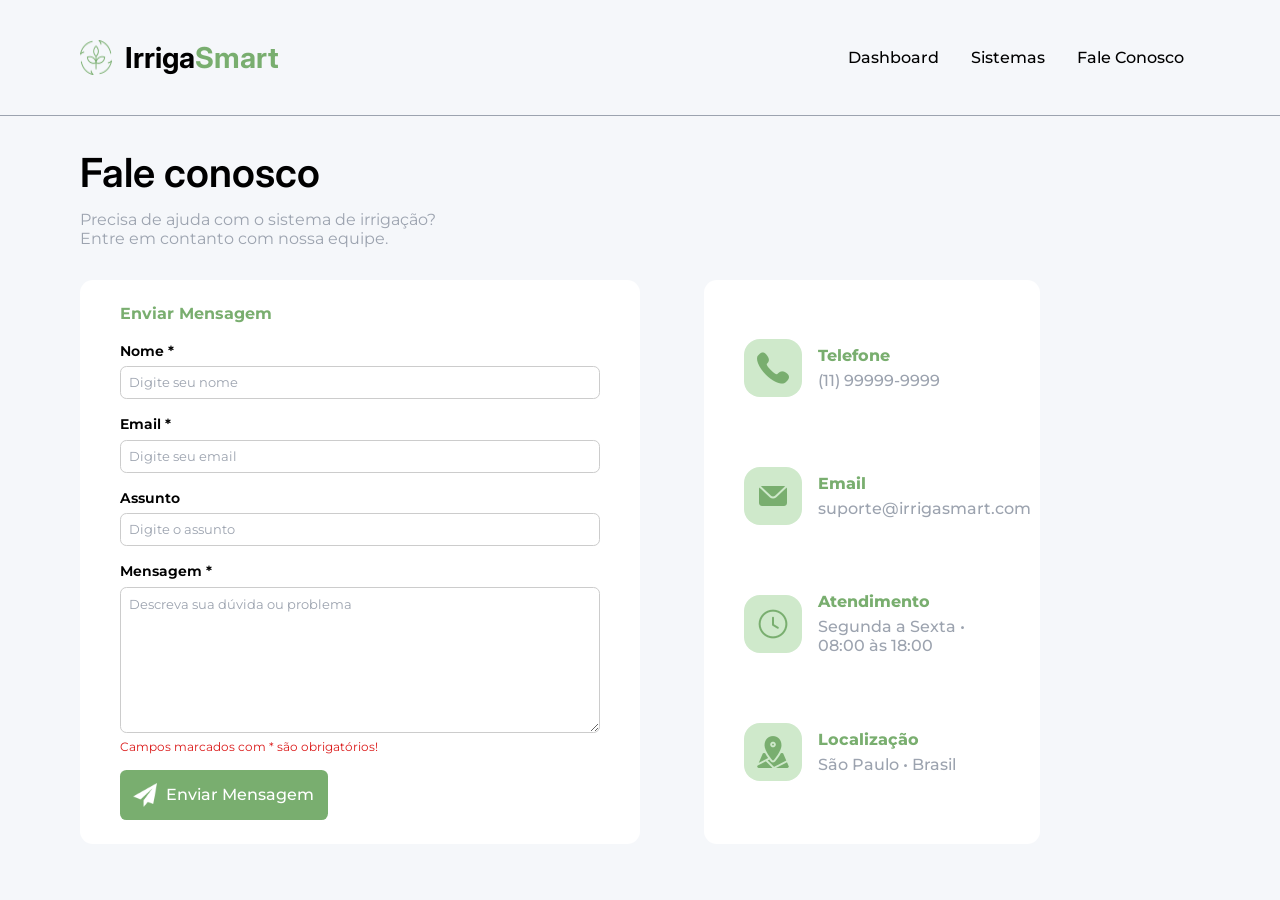
==== fale-conosco.html @ c10973bc "separando as pages no html" ====
<!DOCTYPE html>
<html lang="en">
<head>
    <meta charset="UTF-8">
    <meta name="viewport" content="width=device-width, initial-scale=1.0">
    <title>Fale Conosco</title>
    <link rel="stylesheet" href="./styles/style.css">
    <link rel="preconnect" href="https://fonts.googleapis.com">
    <link rel="preconnect" href="https://fonts.gstatic.com" crossorigin>
    <link href="https://fonts.googleapis.com/css2?family=Inter:ital,opsz,wght@0,14..32,100..900;1,14..32,100..900&family=Montserrat:ital,wght@0,100..900;1,100..900&display=swap" rel="stylesheet">
</head>
<body>
    <div class="container">
        <nav class="sidebar">
      <div class="sidebar__titulo">
        <img src="./asserts/dashboard/plantar.png" alt="Icone do titulo">
        <h1>Irriga<span class="destaque">Smart</span></h1>
      </div>

      <div class="sidebar__nav">
        <a href="index.html">Dashboard</a>
        <a href="sistemas.html">Sistemas</a>
        <a href="fale-conosco.html">Fale Conosco</a>
      </div>
    </nav>

    <section id="fale-conosco" class="aba">
          <div class="fale-conosco__enunciado">
            <h1>Fale conosco</h1>
            <p>
              Precisa de ajuda com o sistema de irrigação?<br>
              Entre em contanto com nossa equipe.
            </p>
          </div>
        
        <div class="fale-conosco__grid">
          <div class="fale-conosco__grid__fbox">
            <h2 class="fale-conosco__grid__fbox-subtitulo">Enviar Mensagem</h2>
            <form class="fale-conosco__grid__formulario">
              <label for="nome">Nome *</label>
              <input type="text" id="nome" placeholder="Digite seu nome" required>

              <label for="email">Email *</label>
              <input type="email" id="email" placeholder="Digite seu email" required>

              <label for="assunto">Assunto</label>
              <input type="text" id="assunto" placeholder="Digite o assunto">

              <label for="mensagem">Mensagem *</label>
              <textarea id="mensagem" 
              placeholder="Descreva sua dúvida ou problema" minlength="20" required></textarea>

              <p class="fale-conosco__grid__fbox-aviso">
                Campos marcados com * são obrigatórios!
              </p>
              
              <button type="submit" class="fale-conosco__grid__fbox-button">
                <img src="./asserts/fale-conosco/enviar.png" alt="Icone de enviar">
                Enviar Mensagem
              </button>

            </form>
          </div>

          <div class="fale-conosco__grid__sbox">
            <ul>
              <li class="grid__sbox__conteudo">
                <img src="./asserts/fale-conosco/telefone.png" alt="icone de telefone">
                <div>
                  <h4 class="grid__sbox__conteudo-subtitulo">Telefone</h4>
                  <p class="grid__sbox__conteudo-texto">(11) 99999-9999</p>
                </div>
              </li>
              <li class="grid__sbox__conteudo">
                <img src="./asserts/fale-conosco/e-mail.png" alt="icone de email">
                <div>
                  <h4 class="grid__sbox__conteudo-subtitulo"> Email</h4>
                  <p class="grid__sbox__conteudo-texto">suporte@irrigasmart.com</p>
                </div>
              </li>
              <li class="grid__sbox__conteudo">
                <img src="./asserts/fale-conosco/relogio.png" alt="icone de relógio">
                <div>
                  <h4 class="grid__sbox__conteudo-subtitulo">Atendimento</h4>
                  <p class="grid__sbox__conteudo-texto">Segunda a Sexta • 08:00 às 18:00</p>
                </div>
              </li>
              <li class="grid__sbox__conteudo">
                <img src="./asserts/fale-conosco/mapa.png" alt="icone de localização">
                <div>
                  <h4 class="grid__sbox__conteudo-subtitulo">Localização</h4>
                  <p class="grid__sbox__conteudo-texto">São Paulo • Brasil</p>
                </div>
              </li>
            </ul>
          </div>
        </div>
        </section>
    </div>
</body>
</html>
---- styles/style.css ----
:root {
  --cor-background: #F5F7FA;
  --cor-cards: #FFFFFF;
  --cor-texto-principal: #000000;
  --cor-texto-secundaria: #9CA3AF;
  --cor-principal: #79AE6F;
  --cor-secundaria: #CFE9CB;
  --cor-azul-principal: #81A6C6;
  --cor-quartenaria: #CFE6EE;
  --cor-icone-relogio: #FF85BB;
  --cor-fundo-relogio: #FFE4F0;
  --cor-aviso: #DB1A1A;

  --fonte-primaria: "Inter", sans-serif, arial;
  --fonte-secundaria: "Montserrat", sans-serif, arial;
}

/* reset e configurações iniciais e da sidebar*/

* {
  margin: 0;
  padding: 0;
}

body {
  background-color: var(--cor-background);
  font-family: var(--fonte-primaria);
}

/* inicio do cs do dashboard */
.sidebar {
  display: flex;
  justify-content: space-between;
  align-items: center;
  padding: 2rem 5rem;
  border-bottom: 1px solid var(--cor-texto-secundaria)
}

.sidebar__titulo {
  display: flex;
}

.sidebar__titulo h1 {
  padding-left: 0.8rem;
  font-size: 1.8rem;
}

.destaque {
  color: var(--cor-principal)
}

.sidebar__nav {
  display: flex;
}

.sidebar__nav a:hover {
  color: var(--cor-principal);
  padding: 0.6rem 0.6rem;
  background-color: var(--cor-secundaria);
  border-radius: 0 1rem 0 1rem;
}

.sidebar a {
  color: var(--cor-texto-principal);
  margin: 0.4rem 0.4rem;
  padding: 0.6rem 0.6rem;
  cursor: pointer;
  font-family: var(--fonte-secundaria);
  font-weight: 500;
  text-decoration: none;
}

/* inicio da estilização do dashboard */

.dashboard__banner {
  height: 22rem;

  background:
    linear-gradient(
      to right,
      rgba(255, 255, 255, 0.95) 0%,
      rgba(255, 255, 255, 0.85) 30%,
      rgba(255, 255, 255, 0.4) 55%,
      rgba(255, 255, 255, 0) 75%
    ),
    url('../asserts/dashboard/banner.png');
  background-size: cover;
  background-position: center;

  display: grid;
  grid-template-columns: 1fr; 
  align-items: center; 
}

.dashboard__banner__conteudo {
  max-width: 500px;
  margin-left: 4rem;
}

.dashboard__banner__conteudo-subtitulo {
  font-size: 2rem;
}

.dashboard__banner__conteudo-texto {
  font-size: 1rem;
  font-weight: 400;
  color: var(--cor-texto-secundaria);
  margin-top: 0.6rem;
}

.dashboard__painel-subtitulo {
  margin: 1.5rem 4rem;
}

.dashboard__painel__list {
  display: grid;
  gap: 3rem;
  margin: 0 3rem;
  grid-template-columns: 1fr 1fr 1fr;
  list-style: none;
}

.dashboard__painel__list li{
  background-color: var(--cor-cards);
  border-radius: 1rem;
}

.painel__conteudo {
  display: flex;
  padding: 1.5rem;
  align-items: center;
}

.painel__conteudo-icone {
  height: 3rem;
  padding: 0.8rem;
  border-radius: 1rem;
}

.arquitetura {
  background-color: var(--cor-secundaria);
}
.relogio {
  background-color: var(--cor-fundo-relogio);
}
.agua {
  background-color: var(--cor-quartenaria);
}

.painel__conteudo-box {
  padding-left: 0.8rem;
}

.painel__conteudo-texto {
  font-weight: 500;
  font-size: 1.8rem;
  margin-top: 0.08rem;
}

.texto-arquitetura {
  color: var(--cor-principal);
}
.texto-relogio {
  color: var(--cor-icone-relogio);
}
.texto-agua {
  color: var(--cor-azul-principal);
}

.dashboard__tabela {
  background-color: var(--cor-cards);
  border-radius: 1rem;
  margin: 2rem 3rem 0 3rem;
  padding: 1rem 0;
}

.dashboard__tabela-subtitulo {
  font-family: var(--fonte-secundaria);
  font-size: 1.2rem;
  font-weight: 700;
  margin: 1rem 2.5rem;
}

.dashboard__tabela table {
  width: 100%;
  table-layout: fixed;
  padding: 0 2rem;
}

.dashboard__tabela th {
  color: var(--cor-texto-secundaria);
}

.dashboard__tabela th, 
.dashboard__tabela td {
  padding: 12px;
  text-align: left;
  word-wrap: break-word;
}

.dashboard__tabela table tbody td {
  border-top: 1px solid #f0f0f0;
}
/* término do css do dashboard */

/* inicio do css do sistemas */
.sistemas__enunciado {
  margin: 2rem 4rem;
}

.sistemas__enunciado h1 {
  font-size: 2.5rem;
  font-weight: 600;
}

.sistemas__enunciado p {
  color: var(--cor-texto-secundaria);
  font-family: var(--fonte-secundaria);
  font-size: 1rem;
  font-weight: 400;
  padding-top: 0.8rem;
}

.sistemas__painel__list {
  display: grid;
  gap: 3rem;
  margin: 0 3rem;
  grid-template-columns: 1fr 1fr 1fr;
  list-style: none;
}

.sistemas__painel__list li {
  background-color: var(--cor-cards);
  border-radius: 1rem;
}

.sistemas__grid {
  display: grid;
  grid-template-columns: 1fr 1fr;
  gap: 2rem;
  margin: 2rem 3rem;
}

.sistemas__zonas {
  background-color: var(--cor-cards);
  border-radius: 1rem;
  padding: 1.5rem 2rem;
}

.sistemas__zonas-subtitulo {
  font-family: var(--fonte-secundaria);
  font-size: 1.2rem;
  font-weight: 700;
  color: var(--cor-principal);
  margin-bottom: 1rem;
}

.sistemas__zonas__list {
  list-style: none;
}

.zona__item {
  display: flex;
  justify-content: space-between;
  align-items: center;
  padding: 0.9rem 0;
  border-top: 1px solid #f0f0f0;
}

.zona__item:first-child {
  border-top: none;
  padding-top: 0;
}

.zona__item-nome {
  font-size: 0.95rem;
  font-weight: 600;
  font-family: var(--fonte-secundaria);
  color: var(--cor-texto-principal);
  margin-bottom: 0.2rem;
}

.zona__item-detalhe {
  font-size: 0.8rem;
  color: var(--cor-texto-secundaria);
  font-family: var(--fonte-secundaria);
}

.zona__item-badge {
  font-size: 0.75rem;
  font-family: var(--fonte-secundaria);
  font-weight: 600;
  padding: 0.25rem 0.8rem;
  border-radius: 2rem;
  white-space: nowrap;
}

.zona__item-badge--ativo {
  background-color: var(--cor-secundaria);
  color: var(--cor-principal);
}

.zona__item-badge--inativo {
  background-color: var(--cor-background);
  color: var(--cor-texto-secundaria);
}

.sistemas__horarios {
  background-color: var(--cor-cards);
  border-radius: 1rem;
  padding: 1.5rem 2rem;
}

.sistemas__horarios-subtitulo {
  font-family: var(--fonte-secundaria);
  font-size: 1.2rem;
  font-weight: 700;
  color: var(--cor-principal);
  margin-bottom: 1rem;
}

.sistemas__horarios__tabela {
  width: 100%;
  table-layout: fixed;
}

.sistemas__horarios__tabela th {
  color: var(--cor-texto-secundaria);
}

.sistemas__horarios__tabela th,
.sistemas__horarios__tabela td {
  padding: 12px 8px;
  text-align: left;
  word-wrap: break-word;
  font-family: var(--fonte-secundaria);
  font-size: 0.9rem;
}

.sistemas__horarios__tabela tbody td {
  border-top: 1px solid #f0f0f0;
}

/* término do css do sistemas */

/* inicio do css do fale-conosco */

.fale-conosco__grid {
  display: grid;
  grid-template-columns: 50% 30%;
  margin: 0 5rem;
  gap: 4rem;
}

.fale-conosco__enunciado {
  margin: 2rem 5rem;
}

.fale-conosco__enunciado h1 {
  font-size: 2.5rem;
  font-weight: 600;
}

.fale-conosco__enunciado p {
  color: var(--cor-texto-secundaria);
  font-family: var(--fonte-secundaria);
  font-size: 1rem;
  font-weight: 400;
  padding-top: 0.8rem;
}

.fale-conosco__grid__fbox,
.fale-conosco__grid__sbox {
  padding: 1.5rem 2.5rem;
  border-radius: 0.8rem;
  background-color: var(--cor-cards);
}

.fale-conosco__grid__fbox-subtitulo {
  color: var(--cor-principal);
  font-size: 1rem;
  font-weight: 700;
  padding-bottom: 1.2rem;
  font-family: var(--fonte-secundaria);
}

.fale-conosco__grid__formulario {
  display: flex;
  flex-direction: column;
}

.fale-conosco__grid__formulario label {
  font-family: var(--fonte-secundaria);
  font-size: 0.9rem;
  font-weight: 650;
  padding-bottom: 0.4rem;
}

.fale-conosco__grid__formulario input{
  padding: 0.5rem;
  border: 1px solid #CCCCCC;
  border-radius: 0.4rem;
  margin-bottom: 1rem;
}

.fale-conosco__grid__formulario input::placeholder {
  font-family: var(--fonte-secundaria);
  color: var(--cor-texto-secundaria);
}

.fale-conosco__grid__fbox textarea {
  height: 8rem;
  padding: 0.5rem;
  border: 1px solid #CCCCCC;
  border-radius: 0.4rem;
  margin-bottom: 0.4rem;
}

.fale-conosco__grid__fbox textarea::placeholder {
  font-family: var(--fonte-secundaria);
  color: var(--cor-texto-secundaria);
}

.fale-conosco__grid__fbox-aviso {
  color: var(--cor-aviso);
  font-family: var(--fonte-secundaria);
  font-size: 0.75rem;
  font-weight: 400;
  margin-bottom: 1rem;
}

.fale-conosco__grid__fbox-button {
  width: 13rem;
  background-color: var(--cor-principal);
  color: var(--cor-cards);
  border-radius: 0.4rem;
  border: none;

  font-family: var(--fonte-secundaria);
  font-size: 1rem;
  font-weight: 500;

  display: flex;
  align-items: center;
  padding: 0.8rem;
}

.fale-conosco__grid__fbox-button:hover {
  cursor: pointer;
}

.fale-conosco__grid__fbox-button img {
  padding-right: 0.6rem;
  height: 1.5rem;
}

.fale-conosco__grid__sbox ul {
  list-style: none;
}

.grid__sbox__conteudo {
  display: flex;
  height: 8rem;
  align-items: center;
}

.grid__sbox__conteudo img {
  background-color: var(--cor-secundaria);
  padding: 0.8rem;
  border-radius: 1rem;
  margin-right: 1rem;
}

.grid__sbox__conteudo-subtitulo {
  font-family: var(--fonte-secundaria);
  font-weight: 750;
  color: var(--cor-principal);
  margin-bottom: 0.4rem;
}

.grid__sbox__conteudo-texto {
  font-family: var(--fonte-secundaria);
  font-weight: 500;
  font-size: 1rem;
  color: var(--cor-texto-secundaria);
}
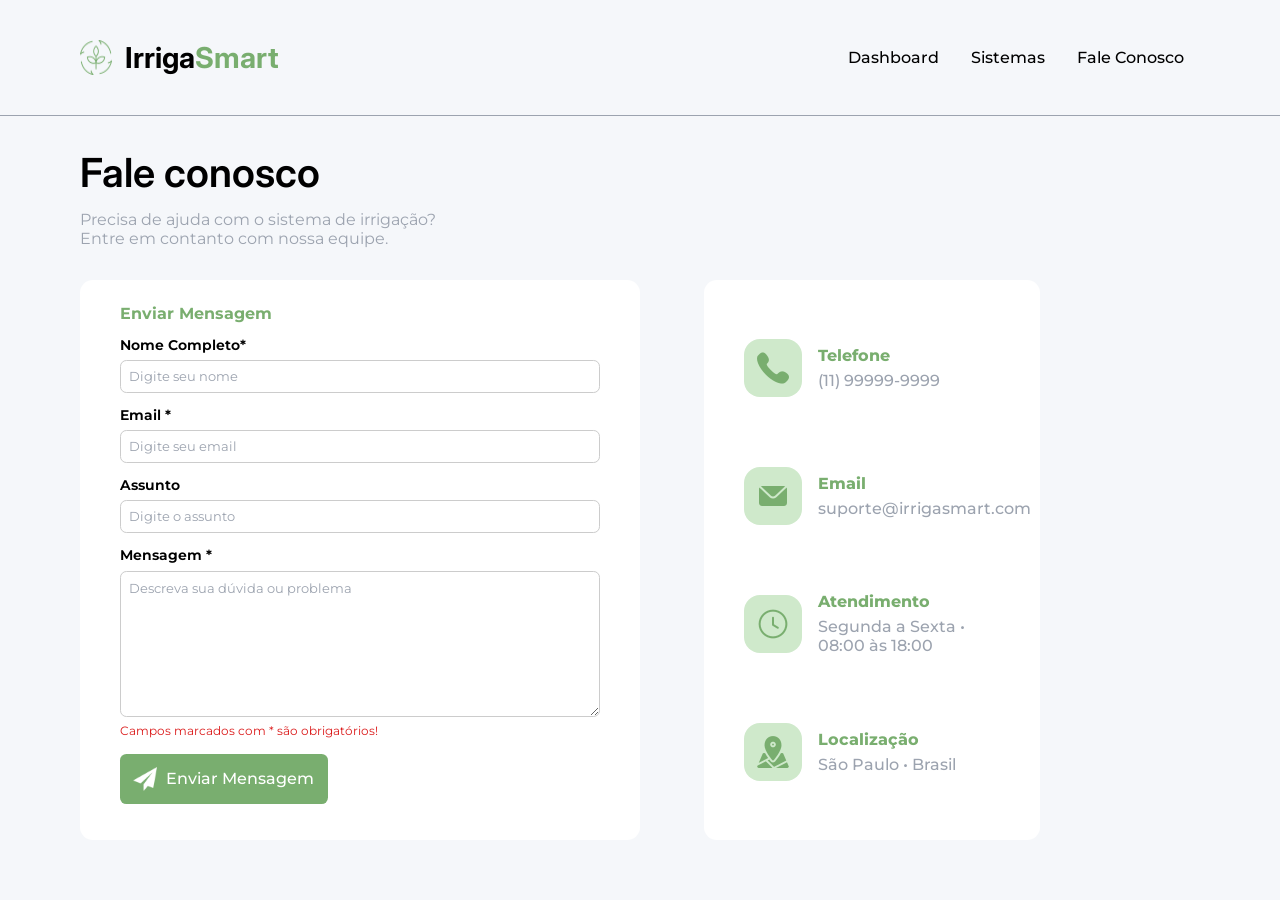
==== commit 9f0e411f: "add js para validacao do fale conosco" ====
--- a/fale-conosco.html
+++ b/fale-conosco.html
@@ -36,19 +36,31 @@
         <div class="fale-conosco__grid">
           <div class="fale-conosco__grid__fbox">
             <h2 class="fale-conosco__grid__fbox-subtitulo">Enviar Mensagem</h2>
-            <form class="fale-conosco__grid__formulario">
-              <label for="nome">Nome *</label>
-              <input type="text" id="nome" placeholder="Digite seu nome" required>
+            <form class="fale-conosco__grid__formulario" id="form">
 
-              <label for="email">Email *</label>
-              <input type="email" id="email" placeholder="Digite seu email" required>
+              <div class="form-content">
+                <label for="nome">Nome Completo*</label>
+                <input type="text" id="nome" placeholder="Digite seu nome">
+                <span></span>
+              </div>
+              
+              <div class="form-content">
+                <label for="email">Email *</label>
+                <input type="text" id="email" placeholder="Digite seu email">
+                <span></span>
+              </div>
 
-              <label for="assunto">Assunto</label>
-              <input type="text" id="assunto" placeholder="Digite o assunto">
+              <div class="form-content">
+                <label for="assunto">Assunto</label>
+                <input type="text" id="assunto" placeholder="Digite o assunto">
+              </div>
 
-              <label for="mensagem">Mensagem *</label>
-              <textarea id="mensagem" 
-              placeholder="Descreva sua dúvida ou problema" minlength="20" required></textarea>
+              <div class="form-content">
+                <label for="mensagem">Mensagem *</label>
+                <textarea id="mensagem" 
+                placeholder="Descreva sua dúvida ou problema"></textarea>
+                <span style="padding-bottom: 10px;"></span>
+              </div>
 
               <p class="fale-conosco__grid__fbox-aviso">
                 Campos marcados com * são obrigatórios!
@@ -97,5 +109,7 @@
         </div>
         </section>
     </div>
+
+    <script src="./scripts/fale-conosco.js"></script>
 </body>
 </html>
--- a/styles/style.css
+++ b/styles/style.css
@@ -380,11 +380,10 @@
   color: var(--cor-principal);
   font-size: 1rem;
   font-weight: 700;
-  padding-bottom: 1.2rem;
-  font-family: var(--fonte-secundaria);
-}
-
-.fale-conosco__grid__formulario {
+  font-family: var(--fonte-secundaria);
+}
+
+.form-content {
   display: flex;
   flex-direction: column;
 }
@@ -394,14 +393,33 @@
   font-size: 0.9rem;
   font-weight: 650;
   padding-bottom: 0.4rem;
-}
-
-.fale-conosco__grid__formulario input{
+  padding-top: 0.8rem;
+}
+
+.form-content input{
   padding: 0.5rem;
   border: 1px solid #CCCCCC;
   border-radius: 0.4rem;
-  margin-bottom: 1rem;
-}
+}
+
+.form-content.error input,
+.form-content.error textarea {
+  border-color: var(--cor-aviso);
+}
+
+.form-content span {
+  color: var(--cor-aviso);
+  font-family: var(--fonte-secundaria);
+  font-size: 0.75rem;
+  font-weight: 400;
+  margin-top: 0.2rem;
+  display: none;
+}
+
+.form-content.error span{
+  display: block;
+}
+
 
 .fale-conosco__grid__formulario input::placeholder {
   font-family: var(--fonte-secundaria);
